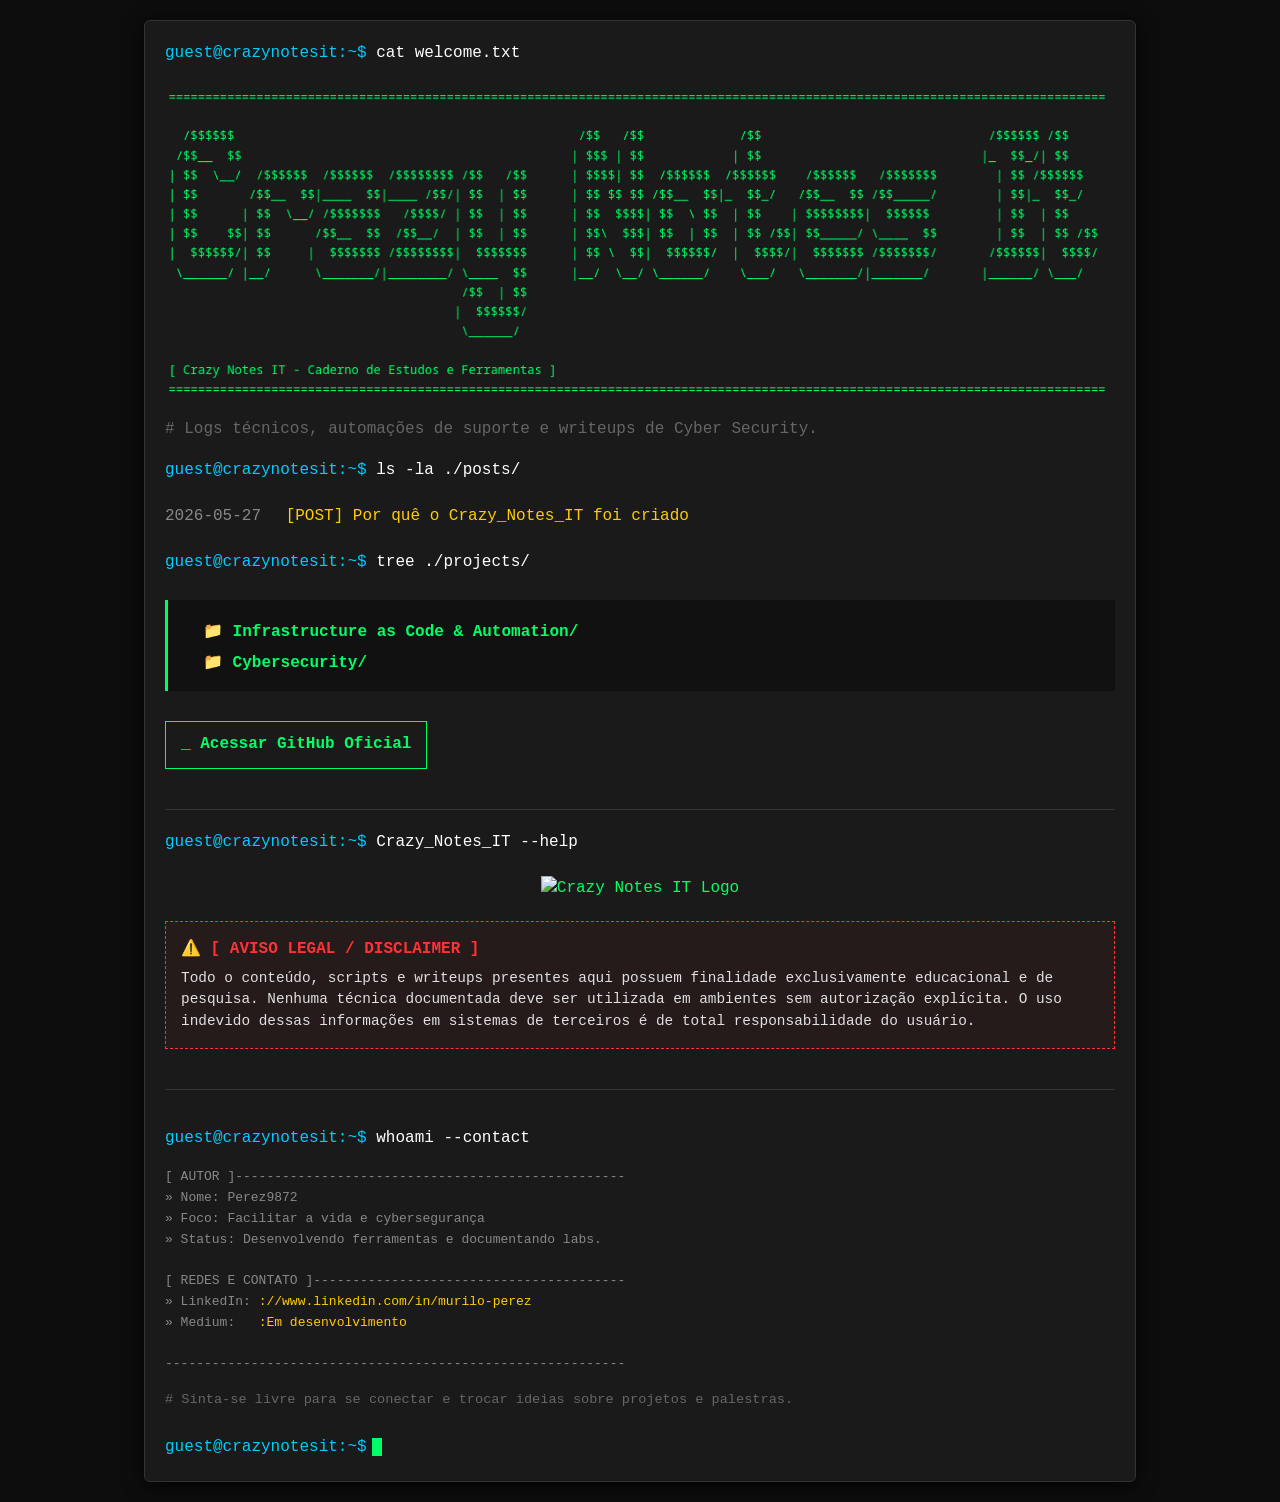
==== index.html @ 2ce2ff13 "connection" ====
<!DOCTYPE html>
<html lang="pt-BR">
<head>
    <meta charset="UTF-8">
    <meta name="viewport" content="width=device-width, initial-scale=1.0">
    <link rel="stylesheet" href="./src/styles/styles.css">
    <title>Crazy Notes IT - Console</title>

</head>
<body>

<div class="terminal">
    <!-- Cabeçalho do Console -->
    <div>
        <span class="prompt">guest@crazynotesit:~$</span> <span class="command">cat welcome.txt</span>
            <div class="logo-container">
                <img src="./src/assets/logo.png" alt="Crazy Notes IT Logo" class="terminal-logo">
            </div>
        <p class="comment"># Logs técnicos, automações de suporte e writeups de Cyber Security.</p>
    </div>

    <!-- Seção Posts/Artigos -->
    <div>
        <p class="prompt">guest@crazynotesit:~$ <span class="command">ls -la ./posts/</span></p>
        <ul class="post-list">
            <!-- Modelo de post do próprio site (Markdown/HTML futuro) -->
            <li class="post-item">
                <span class="post-date">2026-05-27</span>
                <a href="./src/posts/artigo01.html" class="link">[POST] Por quê o Crazy_Notes_IT foi criado </a>
            </li>
            
            <!-- Modelo de post que joga para o Medium 
            
            <li class="post-item">
                <span class="post-date">2026-05-20</span>
                <a href="https://medium.com" target="_blank" class="link">[MEDIUM] Resolução da Sala Starter - TryHackMe</a>
            </li>

            -->

        </ul>
    </div>

    <!-- Seção de Ferramentas (Árvore de Pastas) -->
    <div>
        <p class="prompt">guest@crazynotesit:~$ <span class="command">tree ./projects/</span></p>
        
        <div class="tree-container">

            <!--MODELOS SUBPASTAS
                 Subpasta: Tool 1
                <details>
                    <summary>script-backup-windows</summary>
                    <div class="tool-content">
                        <p><strong>Descrição:</strong> Automação em PowerShell para backup rotativo de servidores locais.</p>
                        <p><strong>Status:</strong> Produtividade / Ativo</p>
                        <a href="https://github.com" target="_blank" class="link">» [Ver código fonte no GitHub]</a>
                    </div>
                </details>
            -->

            
            <!-- PASTA PAI -->
            <details>
                <summary>Infrastructure as Code & Automation/</summary>
                
                <!-- Subpasta: Tool 1 -->
                <details>
                    <summary>Suporte-Windows</summary>
                    <div class="tool-content">
                        <p><strong>Descrição:</strong> Automação em PowerShell para suporte geral do windows, sendo ideal para pode resoluções de problmeas do sistesma, fazer inventario e muito mais.</p>
                        <p><strong>Status:</strong> Produtividade / Ativo</p>
                        <a href="https://github.com" target="_blank" class="link">» [Ver código fonte no GitHub]</a>
                    </div>
                </details>
            </details>

            <!-- PASTA PAI -->
            <details>
                <summary>Cybersecurity/</summary>
                
                <!-- Subpasta: Tool 1 -->
                <details>
                    <summary>scanner-portas-python</summary>
                    <div class="tool-content">
                        <p><strong>Descrição:</strong> Script customizado de Port Scanning focado em redes internas corporativas.</p>
                        <a href="https://github.com" target="_blank" class="link">» [Ver código fonte no GitHub]</a>
                    </div>
                </details>
            </details>

        </div>
    </div>

    <!-- Botão Direto para o Perfil do GitHub -->
    <a href="https://github.com" target="_blank" class="github-btn">
        _ Acessar GitHub Oficial
    </a>

    <!--Seção de aviso-->
    <div style="margin-top: 40px; border-top: 1px solid #333; padding-top: 20px;">
        <span class="prompt">guest@crazynotesit:~$</span> <span class="command">Crazy_Notes_IT  --help</span>
        <div class="logo-container">
            <img src="logo.png" alt="Crazy Notes IT Logo" class="terminal-logo">
        </div>
        
        <div style="border: 1px dashed #ff3333; padding: 15px; margin: 20px 0; background-color: rgba(255, 51, 51, 0.05);">
            <span style="color: #ff3333; font-weight: bold;">⚠️ [ AVISO LEGAL / DISCLAIMER ]</span>
            <p style="color: #e0e0e0; margin: 5px 0 0 0; font-size: 0.9em; line-height: 1.5;">
                Todo o conteúdo, scripts e writeups presentes aqui possuem finalidade exclusivamente educacional e de pesquisa. 
                Nenhuma técnica documentada deve ser utilizada em ambientes sem autorização explícita. 
                O uso indevido dessas informações em sistemas de terceiros é de total responsabilidade do usuário.
            </p>
        </div>
    </div>

    <!-- Rodapé: Informações do Autor e Redes (Estilo Terminal) -->
    <div style="margin-top: 40px; border-top: 1px solid #333; padding-top: 20px;">
        <p class="prompt">guest@crazynotesit:~$ <span class="command">whoami --contact</span></p>
        <pre style="color: #888;">
[ AUTOR ]--------------------------------------------------
» Nome: Perez9872
» Foco: Facilitar a vida e cybersegurança
» Status: Desenvolvendo ferramentas e documentando labs.

[ REDES E CONTATO ]----------------------------------------
» LinkedIn: <a href="https://www.linkedin.com/in/murilo-perez" target="_blank" class="link">://www.linkedin.com/in/murilo-perez</a>
» Medium:   <a href="https://medium.com" target="_blank" class="link">:Em desenvolvimento</a>
<!-- » Email:    <a href="mailto:seu-email@provedor.com" class="link">seu-email@provedor.com</a> -->
-----------------------------------------------------------</pre>
        <p class="comment" style="font-size: 0.85em;"># Sinta-se livre para se conectar e trocar ideias sobre projetos e palestras.</p>
    </div>

        <!-- Linha final com cursor piscando -->
    <div style="margin-top: 25px;">
        <span class="prompt">guest@crazynotesit:~$</span><span class="cursor"></span>
    </div>

</div>


</body>
</html>
---- src/styles/styles.css ----
/* Estilo Geral do Terminal */
body {
    background-color: #0d0d0d;
    color: #00ff66; /* Verde terminal clássico */
    font-family: 'Fira Code', 'Courier New', Courier, monospace;
    margin: 0;
    padding: 20px;
    line-height: 1.6;
}

.terminal {
    max-width: 950px;
    margin: 0 auto;
    background-color: #1a1a1a;
    border: 1px solid #333;
    border-radius: 6px;
    padding: 20px;
    box-shadow: 0 4px 20px rgba(0, 0, 0, 0.8);
}

/* Cores de Destaque */
.prompt { color: #00ccff; }
.command { color: #ffffff; }
.comment { color: #666666; }
.link { color: #ffcc00; text-decoration: none; }
.link:hover { text-shadow: 0 0 5px #ffcc00; text-decoration: underline; }

/* Estilização dos Posts (Lista Simples) */
.post-list {
    list-style: none;
    padding-left: 0;
    margin: 20px 0;
}
.post-item {
    margin-bottom: 10px;
}
.post-date { color: #888; margin-right: 15px; }

/* Estilização da Árvore de Pastas Interativa */
.tree-container {
    margin-top: 25px;
    background: #111;
    padding: 15px;
    border-left: 3px solid #00ff66;
}

details {
    margin-left: 20px;
    margin-top: 5px;
}

summary {
    cursor: pointer;
    list-style: none; /* Esconde a seta padrão */
    outline: none;
    user-select: none;
    font-weight: bold;
}

/* Remove a seta nativa no Firefox e Safari */
summary::-webkit-details-marker { display: none; }

/* Customização dos ícones ao abrir/fechar */
details > summary::before {
    content: "📁 ";
}
details[open] > summary::before {
    content: "📂 ";
}

/* Estilo interno quando a pasta da ferramenta abre */
.tool-content {
    margin-left: 25px;
    padding: 10px;
    border-left: 1px dashed #444;
    color: #dddddd;
}

.github-btn {
    display: inline-block;
    margin-top: 30px;
    padding: 10px 15px;
    border: 1px solid #00ff66;
    color: #00ff66;
    text-decoration: none;
    font-weight: bold;
}
.github-btn:hover {
    background-color: #00ff66;
    color: #000;
}

/* Animação do Cursor Piscando */
.cursor {
    display: inline-block;
    width: 10px;
    height: 18px;
    background-color: #00ff66; /* Mesma cor do texto do terminal */
    animation: blink 1s step-end infinite;
    vertical-align: middle;
    margin-left: 5px;
}

@keyframes blink {
    from, to { background-color: transparent }
    50% { background-color: #00ff66; }
}

/* Estilização da Logo em Imagem */
.logo-container {
    width: 100%;
    display: flex;
    justify-content: center; /* Centraliza a logo no terminal */
    margin: 20px 0;
}

.terminal-logo {
    max-width: 100%;    /* Impede que a imagem passe do limite do terminal */
    height: auto;       /* Mantém a proporção original da imagem */
    display: block;
    /* Opcional: Se sua imagem tiver fundo transparente e você quiser dar um brilho verde estilo hacker: */
    /* filter: drop-shadow(0 0 5px #00ff66); */
}

/* Limpando o CSS antigo do celular que não precisamos mais */
@media (max-width: 768px) {
    .footer_pre {
        font-size: 2.2vw;
        line-height: 1.4;
        overflow-x: hidden;
    }
}
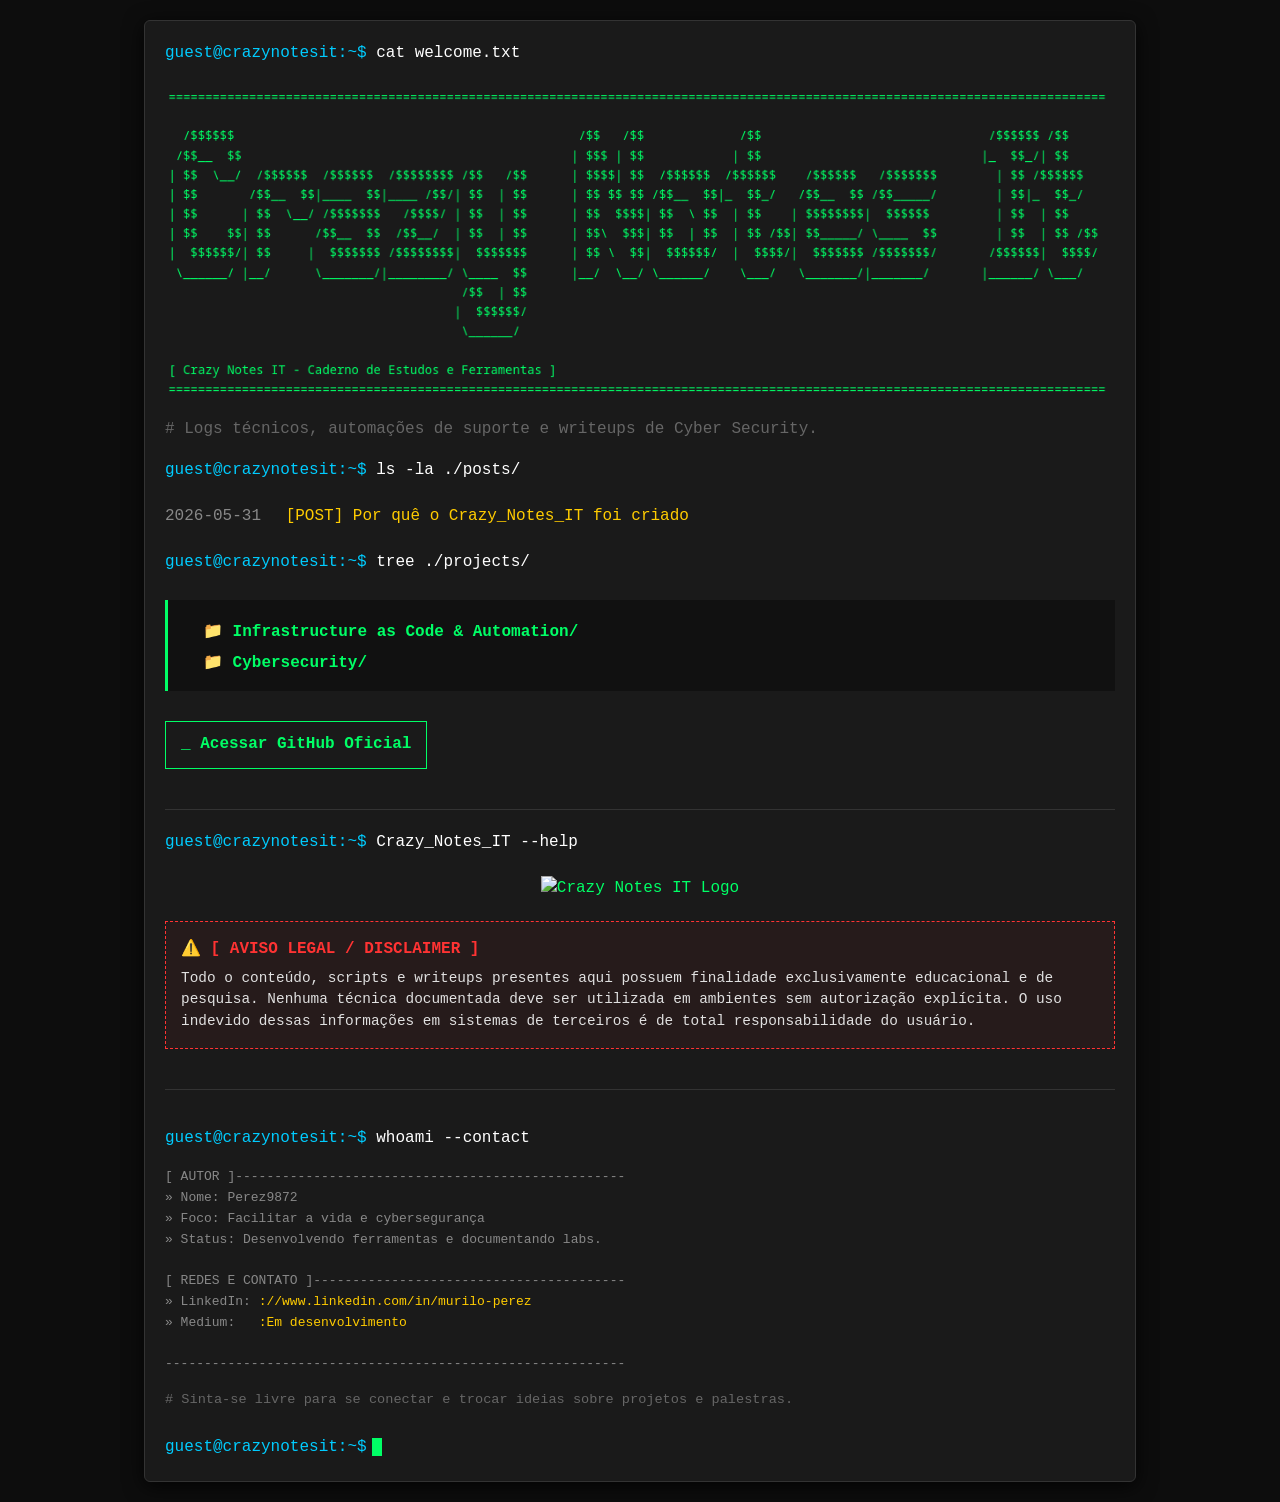
==== commit b933b0a3: "Update index.html" ====
--- a/index.html
+++ b/index.html
@@ -25,7 +25,7 @@
         <ul class="post-list">
             <!-- Modelo de post do próprio site (Markdown/HTML futuro) -->
             <li class="post-item">
-                <span class="post-date">2026-05-27</span>
+                <span class="post-date">2026-05-31</span>
                 <a href="./src/posts/artigo01.html" class="link">[POST] Por quê o Crazy_Notes_IT foi criado </a>
             </li>
             
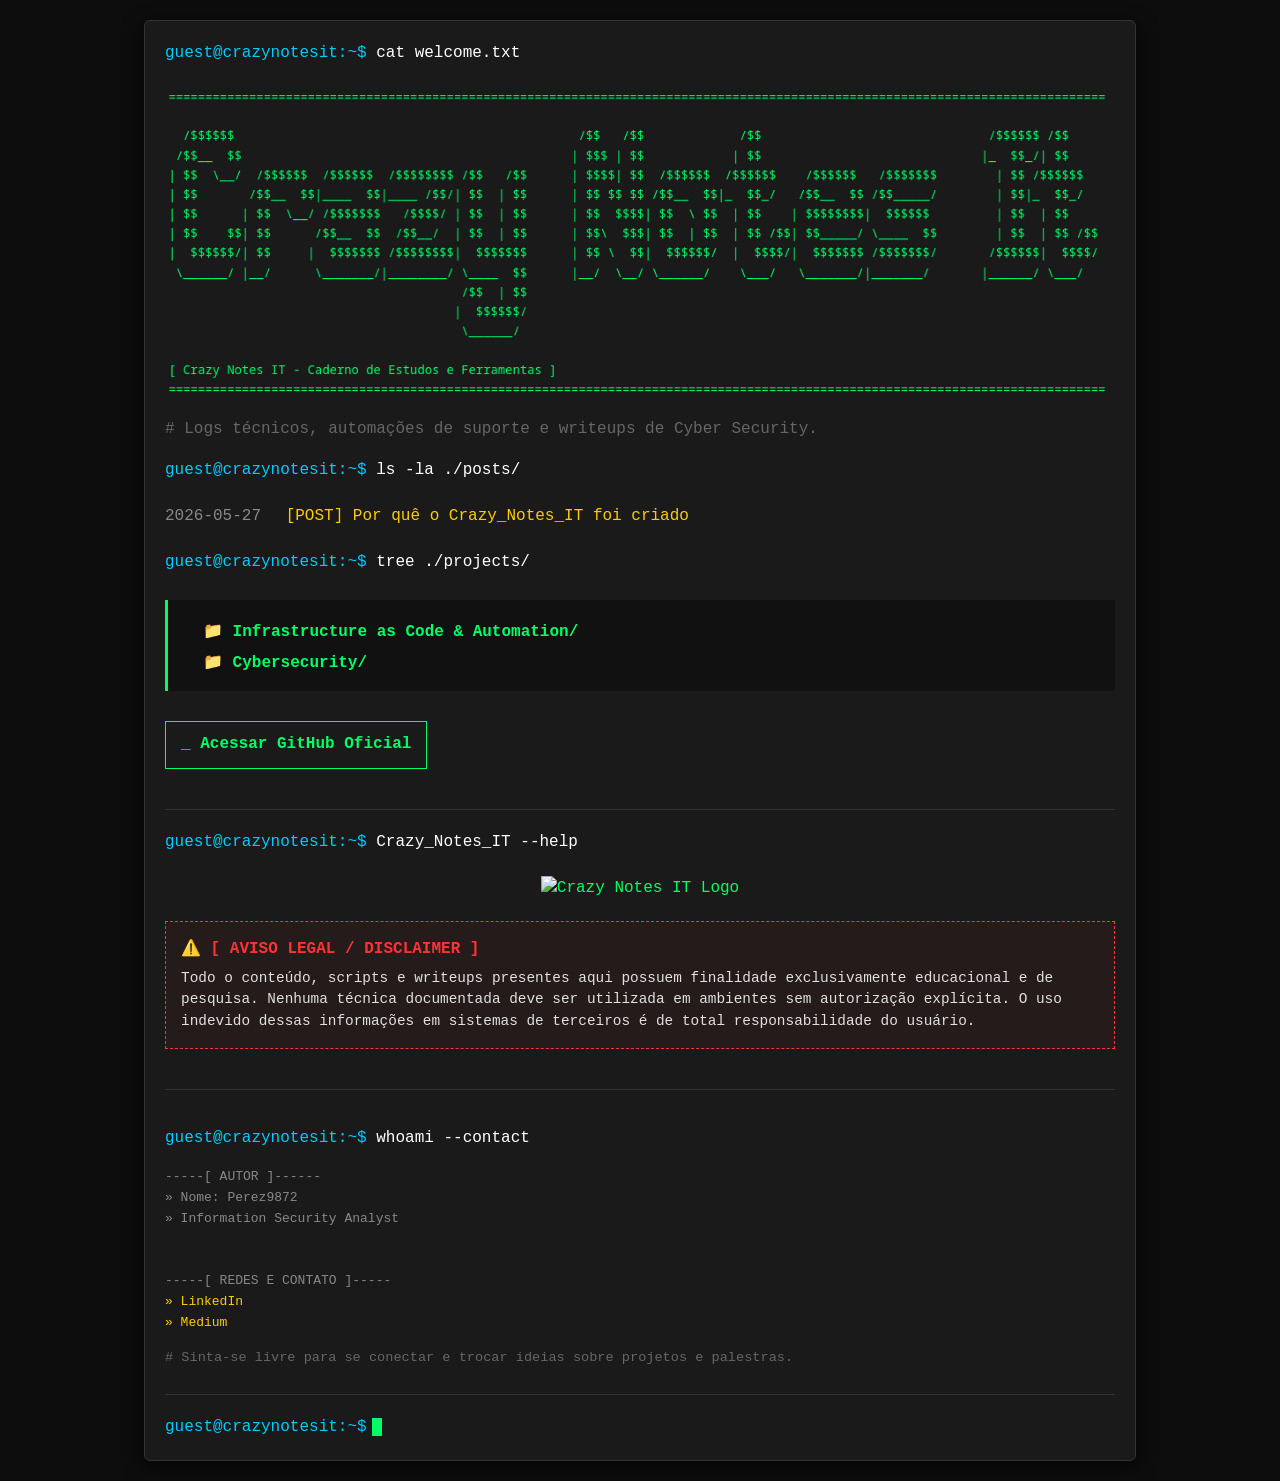
==== commit ad3d8683: "response layout" ====
--- a/index.html
+++ b/index.html
@@ -25,7 +25,7 @@
         <ul class="post-list">
             <!-- Modelo de post do próprio site (Markdown/HTML futuro) -->
             <li class="post-item">
-                <span class="post-date">2026-05-31</span>
+                <span class="post-date">2026-05-27</span>
                 <a href="./src/posts/artigo01.html" class="link">[POST] Por quê o Crazy_Notes_IT foi criado </a>
             </li>
             
@@ -118,21 +118,20 @@
     <div style="margin-top: 40px; border-top: 1px solid #333; padding-top: 20px;">
         <p class="prompt">guest@crazynotesit:~$ <span class="command">whoami --contact</span></p>
         <pre style="color: #888;">
-[ AUTOR ]--------------------------------------------------
+-----[ AUTOR ]------
 » Nome: Perez9872
-» Foco: Facilitar a vida e cybersegurança
-» Status: Desenvolvendo ferramentas e documentando labs.
+» Information Security Analyst 
 
-[ REDES E CONTATO ]----------------------------------------
-» LinkedIn: <a href="https://www.linkedin.com/in/murilo-perez" target="_blank" class="link">://www.linkedin.com/in/murilo-perez</a>
-» Medium:   <a href="https://medium.com" target="_blank" class="link">:Em desenvolvimento</a>
-<!-- » Email:    <a href="mailto:seu-email@provedor.com" class="link">seu-email@provedor.com</a> -->
------------------------------------------------------------</pre>
+
+-----[ REDES E CONTATO ]-----
+<a href="https://www.linkedin.com/in/murilo-perez" target="_blank" class="link">» LinkedIn</a>
+<a href="https://medium.com" target=s_blank" class="link">» Medium</a>
+<!-- » Email:    <a href="mailto:seu-email@provedor.com" class="link">seu-email@provedor.com</a> --></pre>
         <p class="comment" style="font-size: 0.85em;"># Sinta-se livre para se conectar e trocar ideias sobre projetos e palestras.</p>
     </div>
-
+    
         <!-- Linha final com cursor piscando -->
-    <div style="margin-top: 25px;">
+    <div style="margin-top: 25px; border-top: 1px solid #333; padding-top: 20px;">
         <span class="prompt">guest@crazynotesit:~$</span><span class="cursor"></span>
     </div>
 
--- a/src/styles/styles.css
+++ b/src/styles/styles.css
@@ -126,8 +126,7 @@
 /* Limpando o CSS antigo do celular que não precisamos mais */
 @media (max-width: 768px) {
     .footer_pre {
-        font-size: 2.2vw;
+        font-size: 3.5vw; /* Deixe a fonte em um tamanho confortável */
         line-height: 1.4;
-        overflow-x: hidden;
     }
 }
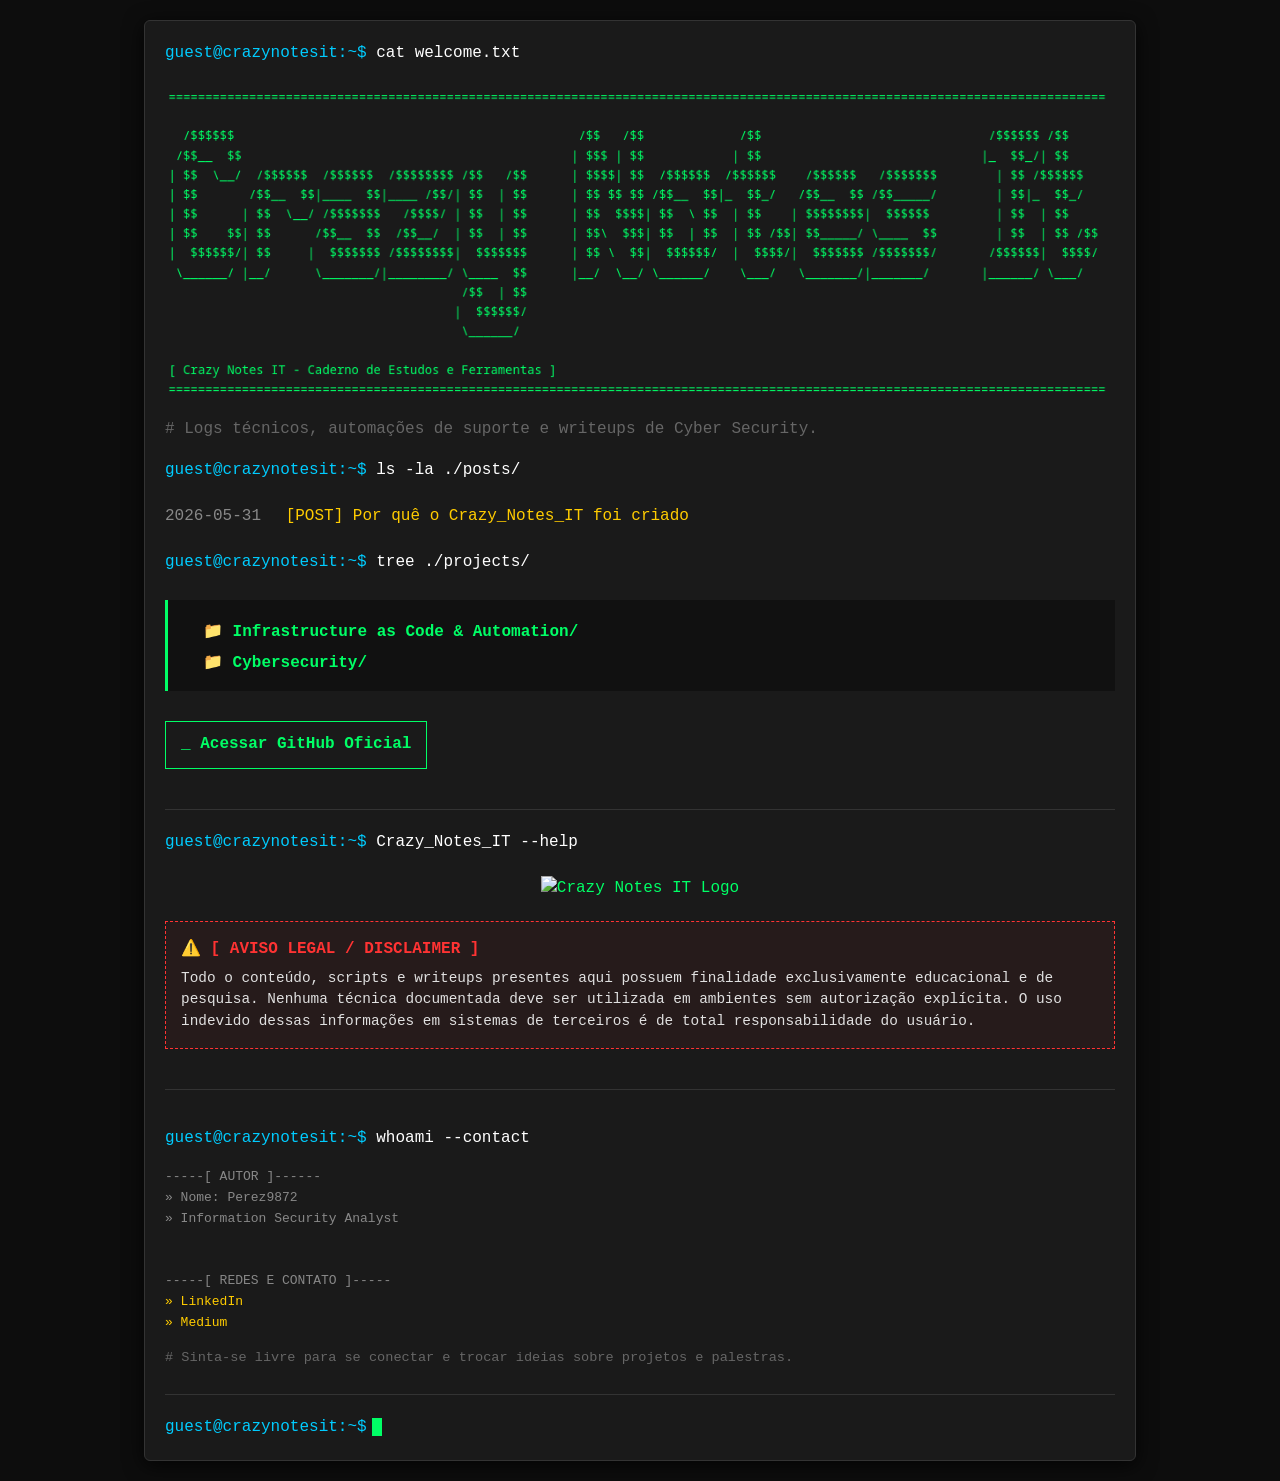
==== commit 8e554864: "Merge branch 'main' of github.com:MuriloPerez10/crazynotesit" ====
--- a/index.html
+++ b/index.html
@@ -25,7 +25,7 @@
         <ul class="post-list">
             <!-- Modelo de post do próprio site (Markdown/HTML futuro) -->
             <li class="post-item">
-                <span class="post-date">2026-05-27</span>
+                <span class="post-date">2026-05-31</span>
                 <a href="./src/posts/artigo01.html" class="link">[POST] Por quê o Crazy_Notes_IT foi criado </a>
             </li>
             
